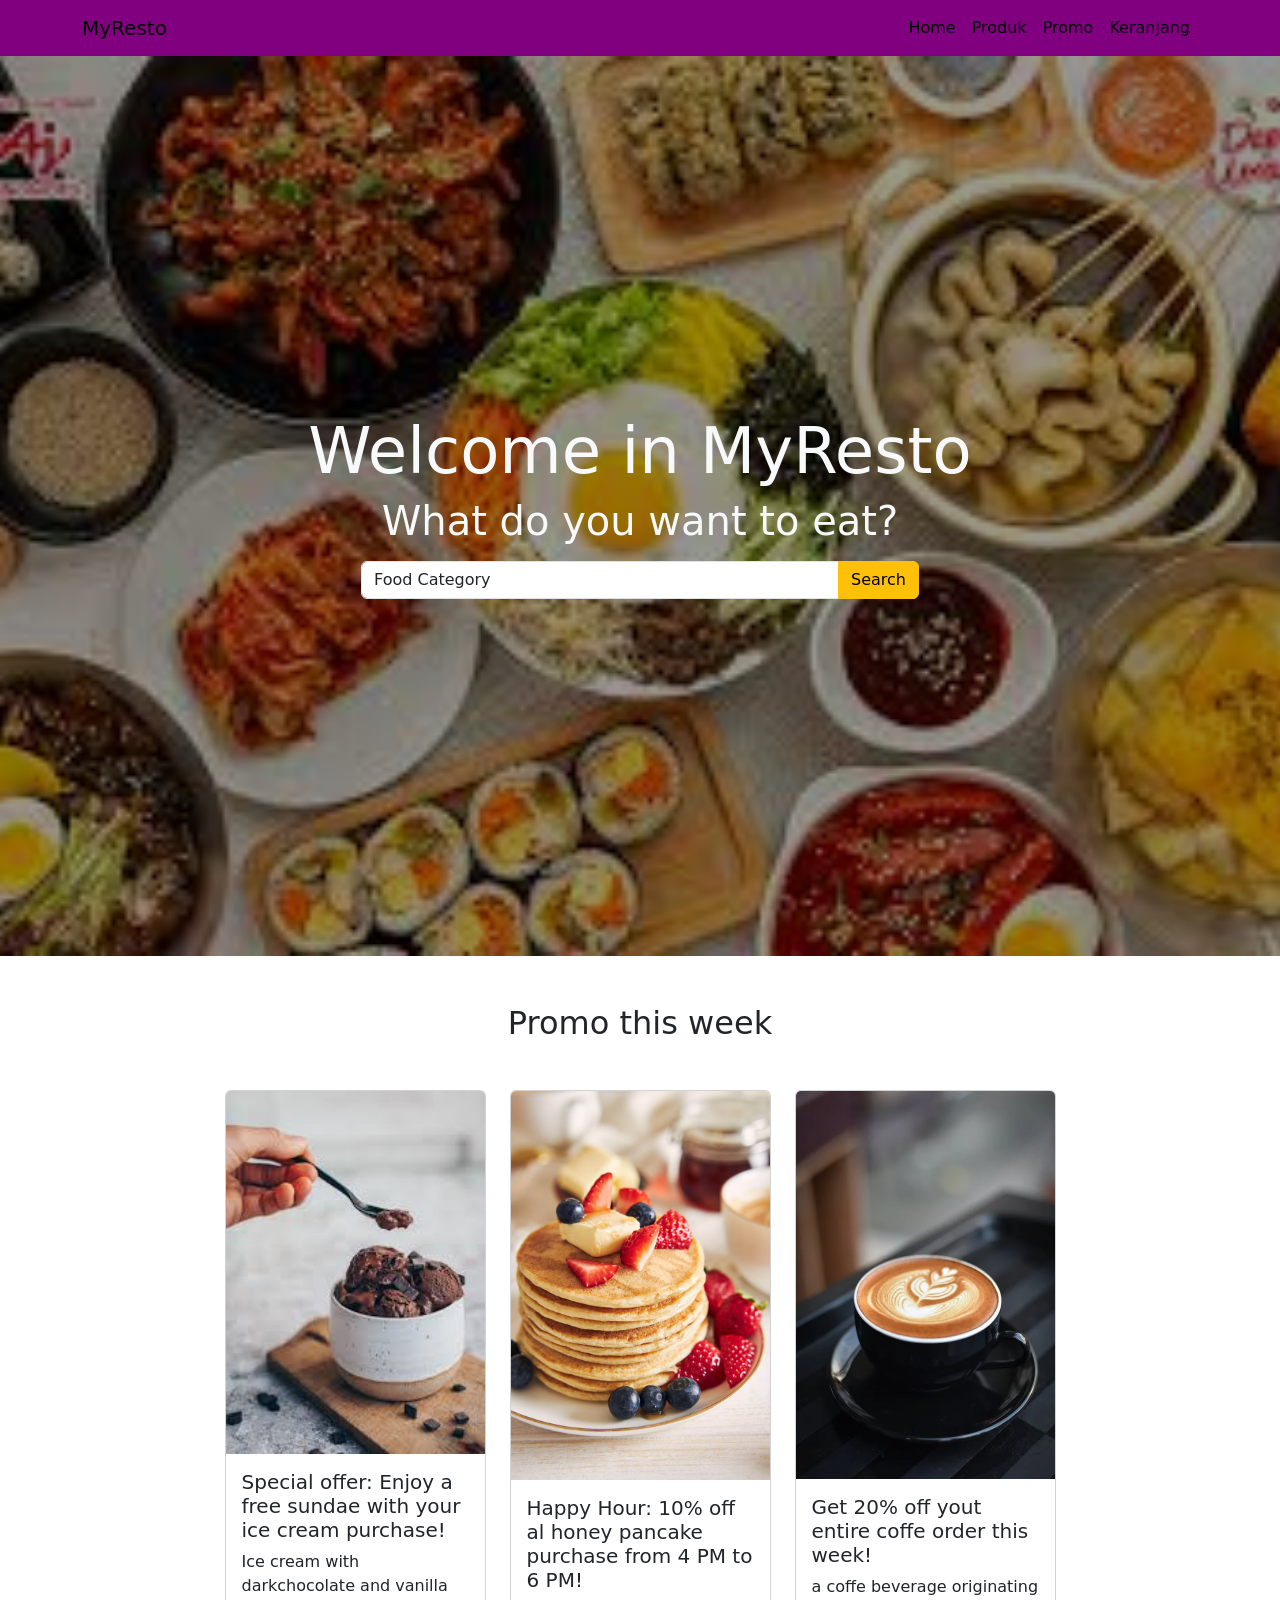
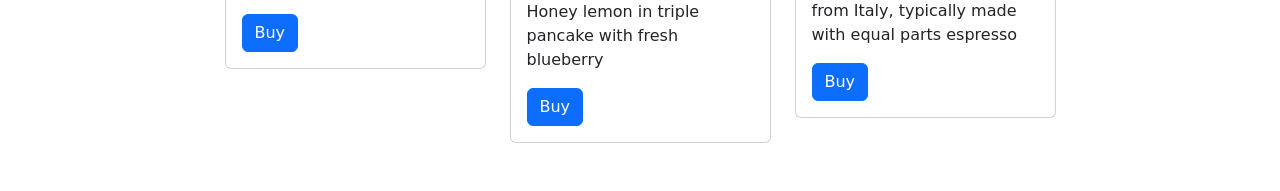
==== Navbar/index.html @ c77dc99c "Add files via upload" ====
<!DOCTYPE html>
<html lang="en">
<head>
        <title>Myresto</title>
    <link rel="stylesheet" href="bootstrap-5_0.0-dist/css/bootstrap.min.css">
    <link rel="stylesheet" href="https://cdn.jsdelivr.net/npm/bootstrap@5.3.2/dist/css/bootstrap.min.css">
    <link rel="stylesheet" href="css.css">
</head>
<body>

<nav class="navbar navbar-expand-lg main-navbar">
  <div class="container">
    <a class="navbar-brand" href="#">MyResto</a>

    <button class="navbar-toggler" type="button" data-bs-toggle="collapse" data-bs-target="#navbarNav">
      <span class="navbar-toggler-icon"></span>
    </button>

    <div class="collapse navbar-collapse" id="navbarNav">
      <ul class="navbar-nav ms-auto">
        <li class="nav-item"><a class="nav-link active" href="#">Home</a></li>
        <li class="nav-item"><a class="nav-link active" href="#">Produk</a></li>
        <li class="nav-item"><a class="nav-link active" href="#">Promo</a></li>
        <li class="nav-item"><a class="nav-link active" href="#">Keranjang</a></li>
      </ul>
    </div>
  </div>
</nav>

<!--banner buka-->
<section class="banner">
  <div class="container banner-content">
    <h2 class="text-light display-3">Welcome in MyResto</h2>
    <h3 class="text-light display-6">What do you want to eat?</h3>

    <div class="input-group w-50 mt-3 justify-content-center mx-auto">
      <select class="form-control">
        <option>Food Category</option>
        <option>Western Food</option>
        <option>Traditional Food</option>
        <option>Eastern Food</option>
      </select>
      <button class="btn btn-warning">Search</button>
    </div>
  </div>
</section>
<!--banner tutup-->

<!--promo-->
<div class="container-fluid py-5">
  <div class="container">
    <h2 class="text-center">Promo this week</h2>
    <div class="row mt-5 justify-content-center">
      <div class="col-md-3 hovered-card">
        <div class="card">
          <img src="ice cream.jpg" class="card-img-top" alt="chocolatemouse">
          <div class="card-body">
            <h5 class="card-title">Special offer: Enjoy a free sundae with your ice cream purchase!</h5>
            <p class="card-text">Ice cream with darkchocolate and vanilla</p>
            <a href="#" class="btn btn-primary">Buy</a>
          </div>
        </div>
      </div>
      <div class="col-md-3 hovered-card">
        <div class="card">
          <img src="tampilan-vertikal-pancake-tahu-vegan-dengan-buah-buahan-di-atas-piring-putih_181624-17934.jpg" class="card-img-top" alt="pancake">
          <div class="card-body">
            <h5 class="card-title">Happy Hour: 10% off al honey pancake purchase from 4 PM to 6 PM!</h5>
            <p class="card-text">Honey lemon in triple pancake with fresh blueberry</p>
            <a href="#" class="btn btn-primary">Buy</a>
          </div>
        </div>
      </div>
      <div class="col-md-3 hovered-card">
        <div class="card">
          <img src="coffe.jpg" class="card-img-top" alt="coffee">
          <div class="card-body">
            <h5 class="card-title">Get 20% off yout entire coffe order this week!</h5>
            <p class="card-text">a coffe beverage originating from Italy, typically made with equal parts espresso</p>
            <a href="#" class="btn btn-primary">Buy</a>
          </div>
        </div>
      </div>
    </div>
  </div>
</div>
<!--promo tutup-->
<script src="bootstrap-5.0.0-dist/js/bootstrap.bundle.min.js"></script>
</body>
</html>
---- Navbar/css.css ----
.main-navbar {
      background-color: purple; 
}

.navbar-brand,
.nav-link {
  color: black ;
}

.banner {
  height: 100vh;
  background:
    linear-gradient(rgba(0,0,0,0.4), rgba(0,0,0,0.4)),
    url("makanan.jpg");
  background-size: cover;
  background-position: center;

  display: flex;
  align-items: center;
}

.banner-content {
  text-align: center;
}
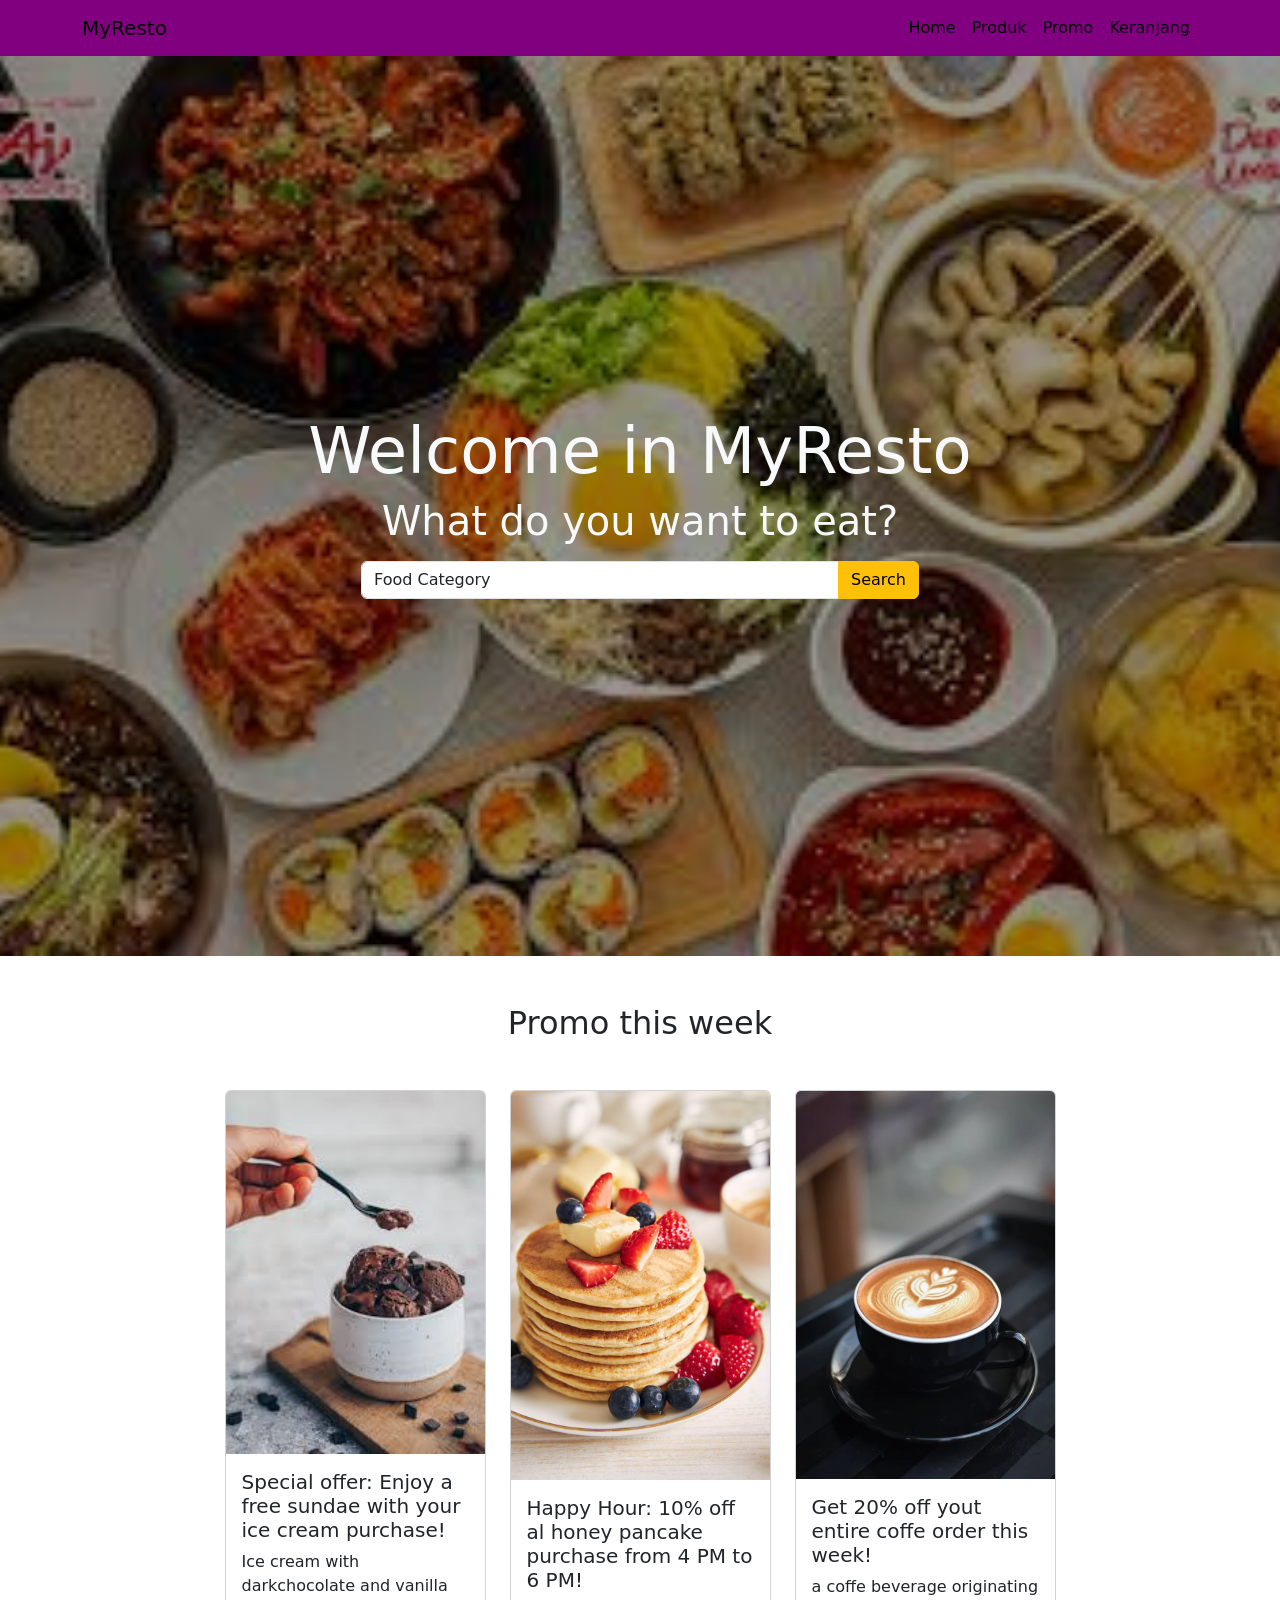
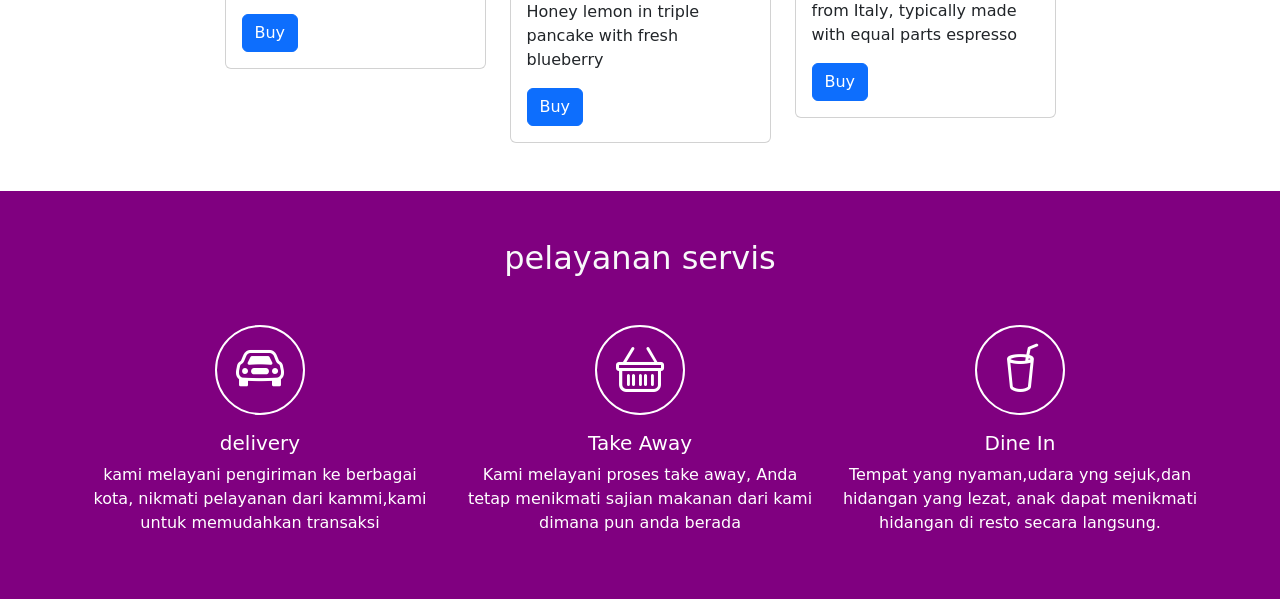
==== commit cc3e1156: "Add files via upload" ====
--- a/Navbar/index.html
+++ b/Navbar/index.html
@@ -5,6 +5,7 @@
     <link rel="stylesheet" href="bootstrap-5_0.0-dist/css/bootstrap.min.css">
     <link rel="stylesheet" href="https://cdn.jsdelivr.net/npm/bootstrap@5.3.2/dist/css/bootstrap.min.css">
     <link rel="stylesheet" href="css.css">
+    <link rel="stylesheet" href="https://cdn.jsdelivr.net/npm/bootstrap-icons@1.11.3/font/bootstrap-icons.min.css">
 </head>
 <body>
 
@@ -85,6 +86,56 @@
   </div>
 </div>
 <!--promo tutup-->
+
+<!--section service-->
+<div class="container-fluid py-5 main-color background-service">
+  <div class="container">
+    <h2 class="text-light text-center mb-5">pelayanan servis</h2>
+    <div class="row justify-content-center">
+      <div class="col-lg-4">
+        <div class="d-flex justify-content-center">
+          <div class="icon-service d-flex align-items-center justify-content-center">
+            <i class="bi bi-car-front display-5"></i>
+          </div>
+        </div>
+        <div class="mt-3 text-white text-center">
+            <h5>delivery</h5>
+            <p>kami melayani pengiriman ke berbagai kota,
+              nikmati pelayanan dari kammi,kami untuk memudahkan transaksi
+            </p>
+          </div>
+        </div>
+        <div class="col-lg-4">
+        <div class="d-flex justify-content-center">
+          <div class="icon-service d-flex align-items-center justify-content-center">
+            <i class="bi bi-basket display-5"></i>
+          </div>
+        </div>
+        <div class="mt-3 text-white text-center">
+            <h5>Take Away</h5>
+            <p>Kami melayani proses take away,
+              Anda tetap menikmati sajian makanan dari kami dimana pun anda berada
+            </p>
+          </div>
+        </div>
+        <div class="col-lg-4">
+        <div class="d-flex justify-content-center">
+          <div class="icon-service d-flex align-items-center justify-content-center">
+            <i class="bi bi-cup-straw display-5"></i>
+          </div>
+        </div>
+        <div class="mt-3 text-white text-center">
+            <h5>Dine In</h5>
+            <p>Tempat yang nyaman,udara yng sejuk,dan hidangan yang lezat,
+              anak dapat menikmati hidangan di resto secara langsung.
+            </p>
+          </div>
+        </div>
+      </div>
+    </div>
+  </div>
+</div>
+<!--service tutup-->
 <script src="bootstrap-5.0.0-dist/js/bootstrap.bundle.min.js"></script>
 </body>
 </html>
--- a/Navbar/css.css
+++ b/Navbar/css.css
@@ -21,4 +21,23 @@
 
 .banner-content {
   text-align: center;
+}
+
+.icon-service{
+    width: 90px;
+    height: 90px;
+    border: solid #fff 2px;
+    border-radius: 50%;
+    color: #ffff;
+}
+
+.background-service{
+    height: auto;
+    background: purple;
+}
+
+.card:hover {
+    transform: scale(1.05);
+    transition: 0.3s;
+    box-shadow: 0 4px 8px rgba(0, 0, 0, 0.2);
 }
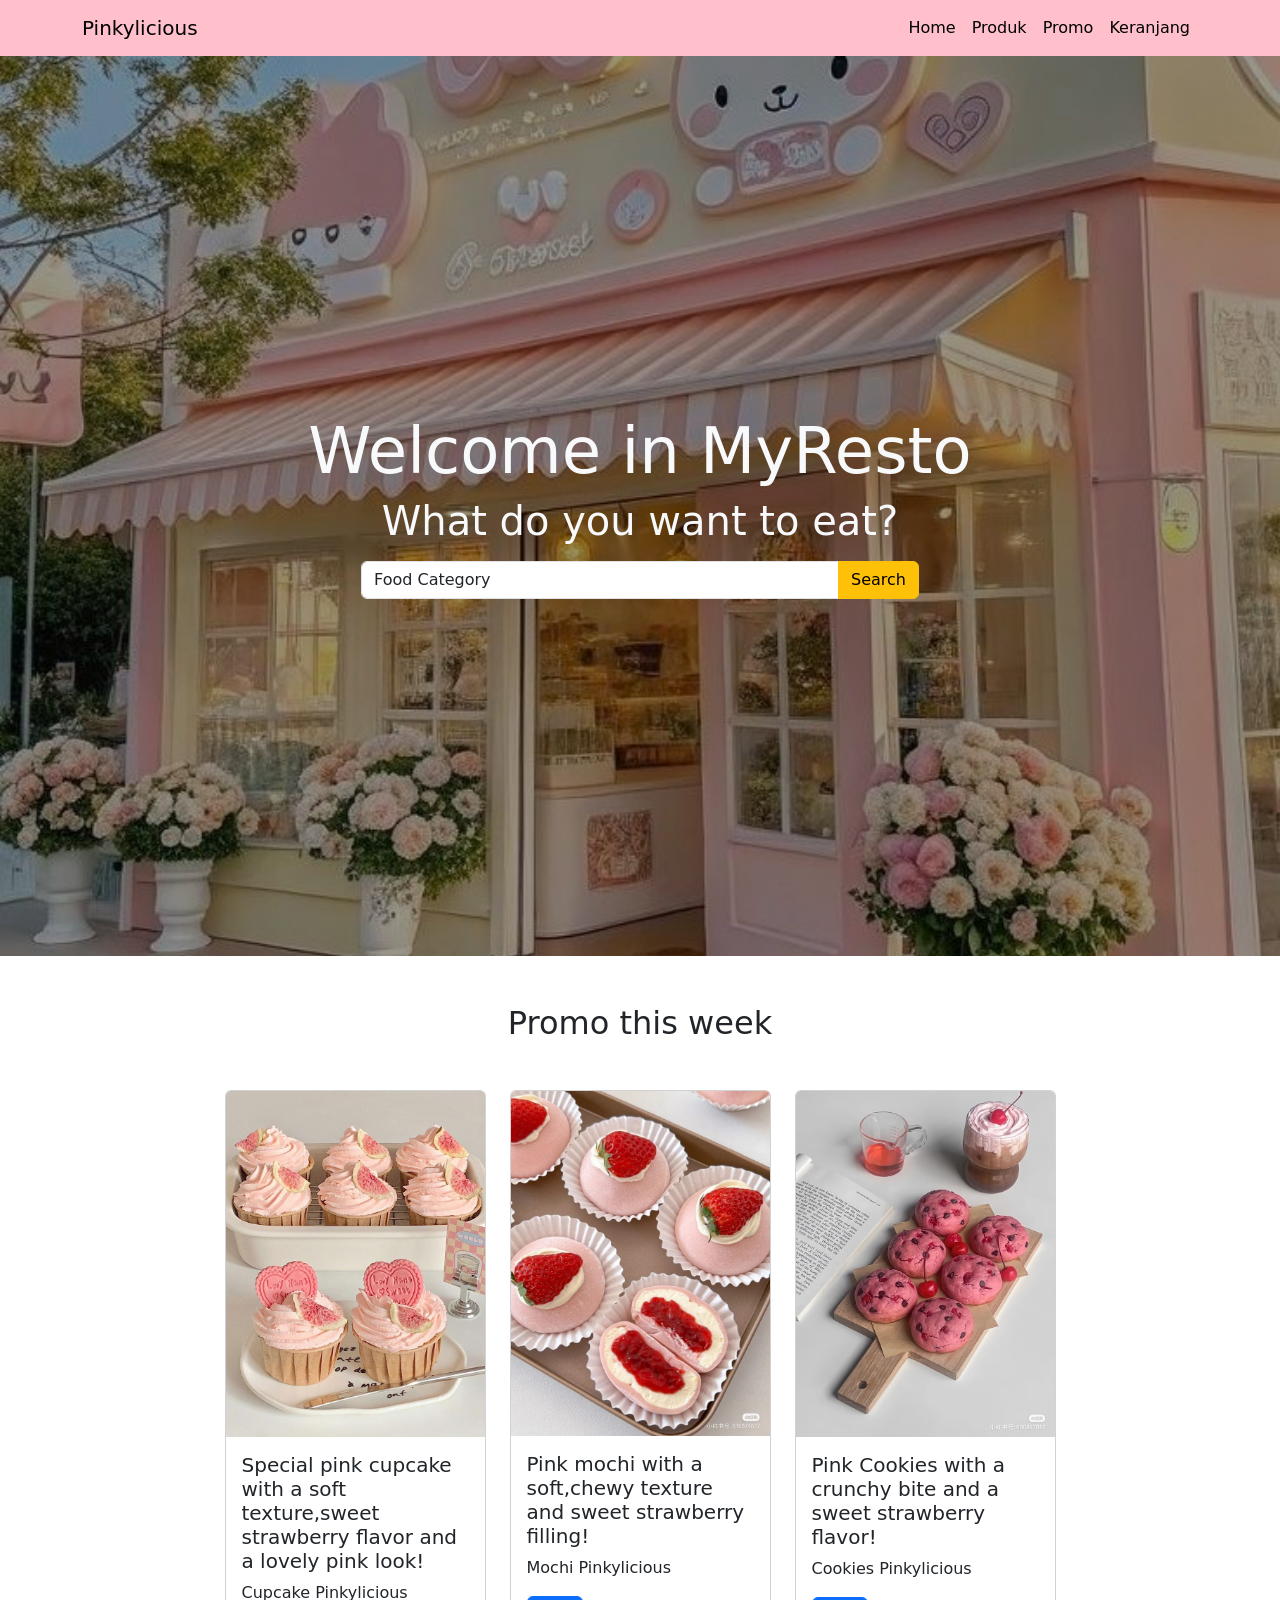
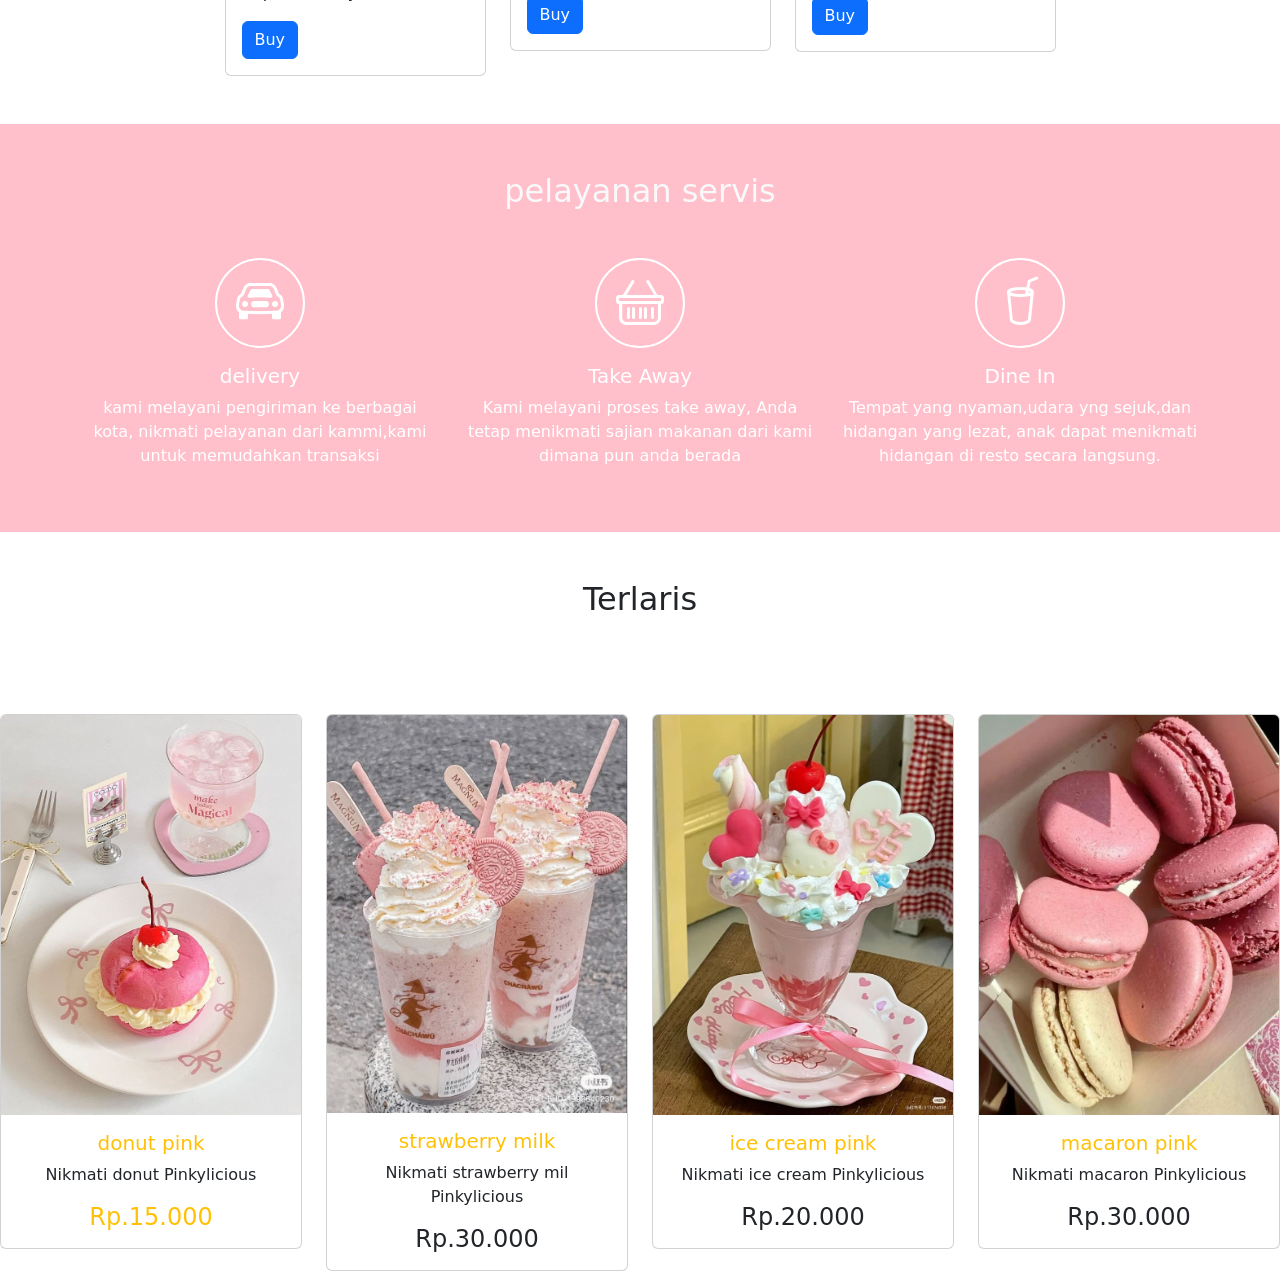
==== commit 4d6f7dd9: "Add files via upload" ====
--- a/Navbar/index.html
+++ b/Navbar/index.html
@@ -1,7 +1,7 @@
 <!DOCTYPE html>
 <html lang="en">
 <head>
-        <title>Myresto</title>
+        <title>Pinkylicious</title>
     <link rel="stylesheet" href="bootstrap-5_0.0-dist/css/bootstrap.min.css">
     <link rel="stylesheet" href="https://cdn.jsdelivr.net/npm/bootstrap@5.3.2/dist/css/bootstrap.min.css">
     <link rel="stylesheet" href="css.css">
@@ -11,7 +11,7 @@
 
 <nav class="navbar navbar-expand-lg main-navbar">
   <div class="container">
-    <a class="navbar-brand" href="#">MyResto</a>
+    <a class="navbar-brand" href="#">Pinkylicious</a>
 
     <button class="navbar-toggler" type="button" data-bs-toggle="collapse" data-bs-target="#navbarNav">
       <span class="navbar-toggler-icon"></span>
@@ -54,30 +54,30 @@
     <div class="row mt-5 justify-content-center">
       <div class="col-md-3 hovered-card">
         <div class="card">
-          <img src="ice cream.jpg" class="card-img-top" alt="chocolatemouse">
+          <img src="cupcake jpg.jpeg" class="card-img-top" alt="chocolatemouse">
           <div class="card-body">
-            <h5 class="card-title">Special offer: Enjoy a free sundae with your ice cream purchase!</h5>
-            <p class="card-text">Ice cream with darkchocolate and vanilla</p>
+            <h5 class="card-title">Special pink cupcake with a soft texture,sweet strawberry flavor and a lovely pink look!</h5>
+            <p class="card-text">Cupcake Pinkylicious</p>
             <a href="#" class="btn btn-primary">Buy</a>
           </div>
         </div>
       </div>
       <div class="col-md-3 hovered-card">
         <div class="card">
-          <img src="tampilan-vertikal-pancake-tahu-vegan-dengan-buah-buahan-di-atas-piring-putih_181624-17934.jpg" class="card-img-top" alt="pancake">
+          <img src="mochi jpg.jpeg" class="card-img-top" alt="pancake">
           <div class="card-body">
-            <h5 class="card-title">Happy Hour: 10% off al honey pancake purchase from 4 PM to 6 PM!</h5>
-            <p class="card-text">Honey lemon in triple pancake with fresh blueberry</p>
+            <h5 class="card-title">Pink mochi with a soft,chewy texture and sweet strawberry filling!</h5>
+            <p class="card-text">Mochi Pinkylicious</p>
             <a href="#" class="btn btn-primary">Buy</a>
           </div>
         </div>
       </div>
       <div class="col-md-3 hovered-card">
         <div class="card">
-          <img src="coffe.jpg" class="card-img-top" alt="coffee">
+          <img src="cookies jpg.jpeg" class="card-img-top" alt="coffee">
           <div class="card-body">
-            <h5 class="card-title">Get 20% off yout entire coffe order this week!</h5>
-            <p class="card-text">a coffe beverage originating from Italy, typically made with equal parts espresso</p>
+            <h5 class="card-title">Pink Cookies with a crunchy bite and a sweet strawberry flavor!</h5>
+            <p class="card-text">Cookies Pinkylicious</p>
             <a href="#" class="btn btn-primary">Buy</a>
           </div>
         </div>
@@ -136,6 +136,57 @@
   </div>
 </div>
 <!--service tutup-->
+
+<!--section produk-->
+<div class="container-fluid py-5 ">
+  <div class="container">
+    <h2 class="text-center mb-5">Terlaris</h2>
+  </div>
+</div>
+<div class="row">
+  <div class="col-sm-6 col-lg-3 hovered-card mb-3">
+    <div class="card">
+  <img src="donut pink jpg.jpeg" class="card-img-top" alt="....">
+  <div class="card-body text-center">
+    <h5 class="card-title text-warning">donut pink</h5>
+    <p class="card-text">Nikmati donut Pinkylicious</p>
+    <h4 class="card-text text-warning"> Rp.15.000</h4>
+  </div>
+    </div>
+  </div>
+
+<div class="col-sm-6 col-lg-3 hovered-card mb-3">
+  <div class="card">
+    <img src="strawberry milk jpg.jpeg" class="card-img-top" alt="...">
+    <div class=" card-body text-center">
+      <h5 class="card-title text-warning">strawberry milk</h5>
+      <p class="card-text">Nikmati strawberry mil Pinkylicious</p>
+      <h4 class="card-text text warning">Rp.30.000</h4>
+  </div>
+   </div>
+</div>
+
+<div class="col-sm-6 col-lg-3 hovered-card mb-3">
+  <div class="card">
+    <img src="ice cream jpg.jpeg" class="card-img-top" alt="...">
+    <div class=" card-body text-center">
+      <h5 class="card-title text-warning">ice cream pink</h5>
+      <p class="card-text">Nikmati ice cream Pinkylicious</p>
+      <h4 class="card-text text warning">Rp.20.000</h4>
+  </div>
+      </div>
+  </div>
+
+<div class="col-sm-6 col-lg-3 hovered-card mb-3">
+  <div class="card">
+    <img src="macaron jpg.jpeg" class="card-img-top" alt="...">
+    <div class=" card-body text-center">
+      <h5 class="card-title text-warning">macaron pink</h5>
+      <p class="card-text">Nikmati macaron Pinkylicious</p>
+      <h4 class="card-text text warning">Rp.30.000</h4>
+ </div>
+    </div>
+</div>
 <script src="bootstrap-5.0.0-dist/js/bootstrap.bundle.min.js"></script>
 </body>
 </html>
--- a/Navbar/css.css
+++ b/Navbar/css.css
@@ -1,5 +1,5 @@
 .main-navbar {
-      background-color: purple; 
+      background-color: pink; 
 }
 
 .navbar-brand,
@@ -11,7 +11,7 @@
   height: 100vh;
   background:
     linear-gradient(rgba(0,0,0,0.4), rgba(0,0,0,0.4)),
-    url("makanan.jpg");
+    url("resto\ pink.jpg.jpeg");
   background-size: cover;
   background-position: center;
 
@@ -33,7 +33,7 @@
 
 .background-service{
     height: auto;
-    background: purple;
+    background: pink;
 }
 
 .card:hover {
